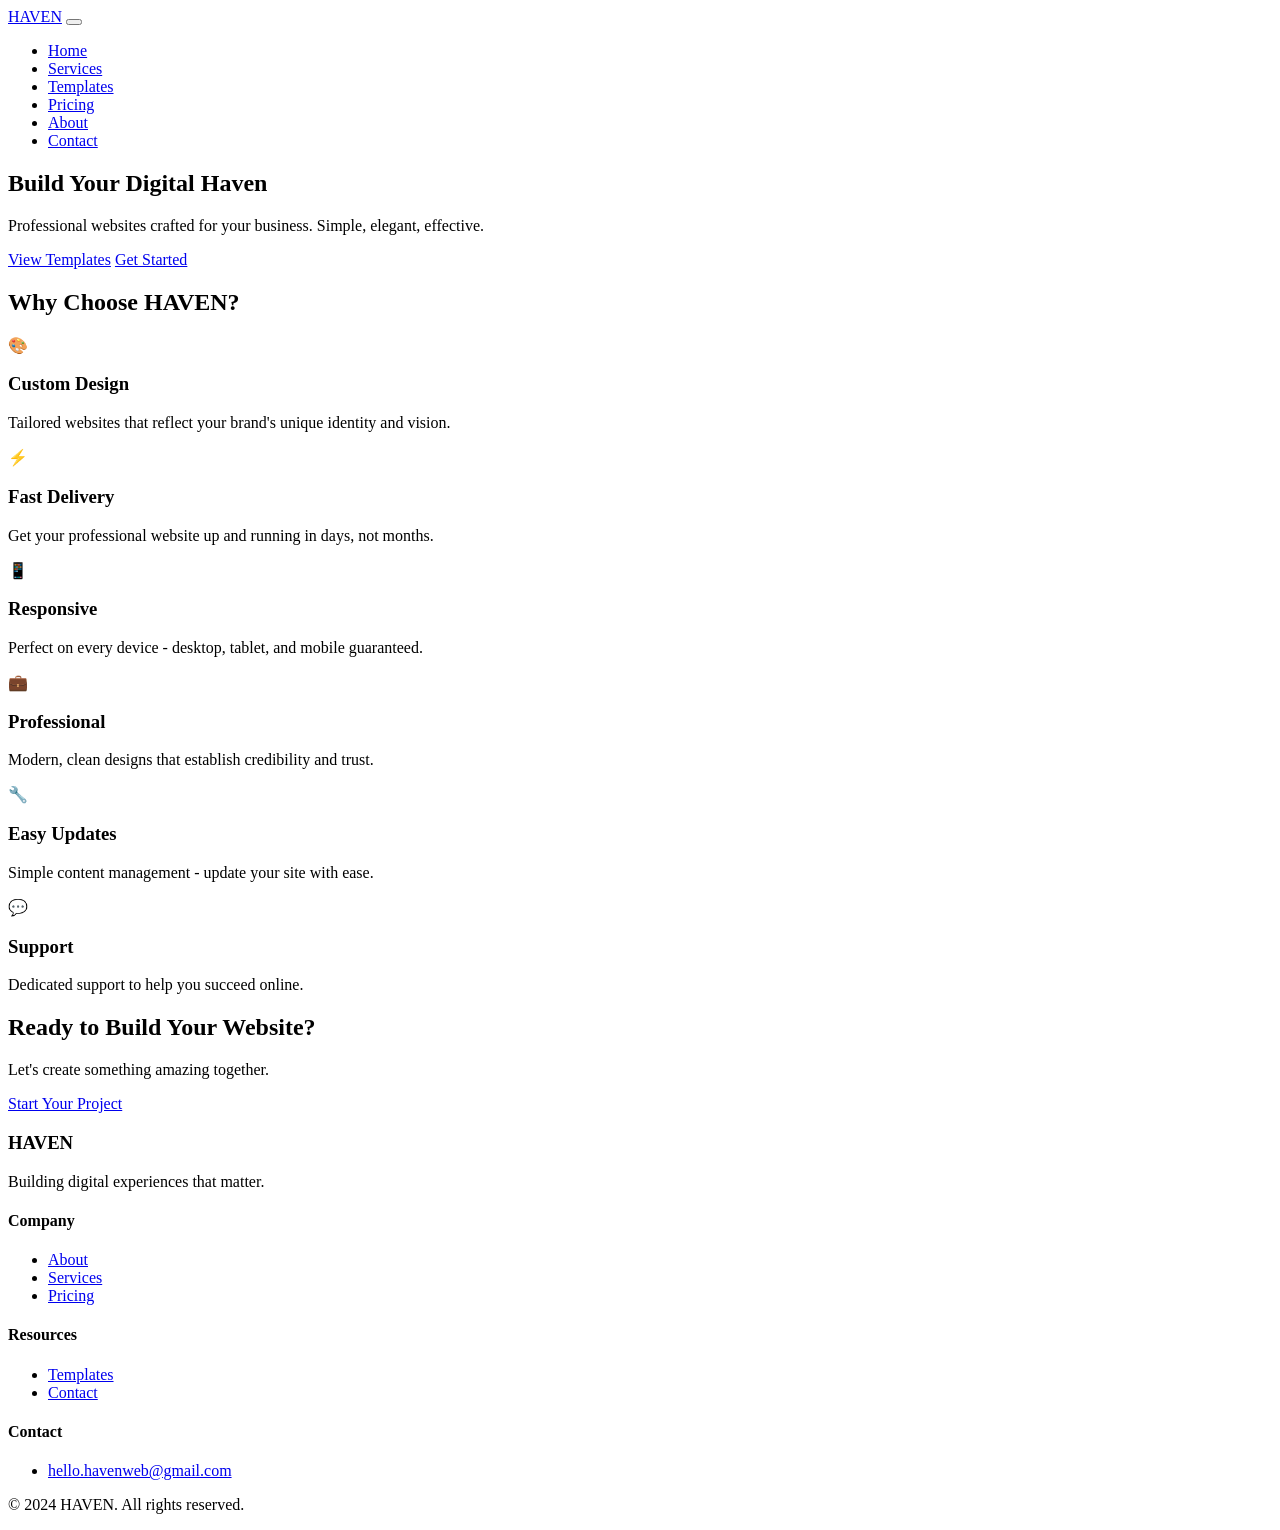
==== index.html @ 3e47b1ad "Create index.html" ====
<!DOCTYPE html>
<html lang="en">
<head>
    <meta charset="UTF-8">
    <meta name="viewport" content="width=device-width, initial-scale=1.0">
    <title>HAVEN - Professional Website Building Service</title>
    <meta name="description" content="HAVEN creates professional, custom websites for your business. Explore our templates and get started today.">
    <link rel="icon" type="image/svg+xml" href="/haven-wolf/favicon.svg">
    <link rel="stylesheet" href="/haven-wolf/css/style.css">
</head>
<body>
    <!-- Navigation -->
    <nav class="navbar">
        <div class="container">
            <a href="/haven-wolf/" class="logo">HAVEN</a>
            <button class="nav-toggle" aria-label="Toggle navigation">
                <span></span>
                <span></span>
                <span></span>
            </button>
            <ul class="nav-menu">
                <li><a href="/haven-wolf/" class="active">Home</a></li>
                <li><a href="/haven-wolf/services.html">Services</a></li>
                <li><a href="/haven-wolf/templates.html">Templates</a></li>
                <li><a href="/haven-wolf/pricing.html">Pricing</a></li>
                <li><a href="/haven-wolf/about.html">About</a></li>
                <li><a href="/haven-wolf/contact.html" class="btn-primary">Contact</a></li>
            </ul>
        </div>
    </nav>

    <!-- Hero Section -->
    <section class="hero">
        <div class="container">
            <div class="hero-content">
                <h1>Build Your Digital <span class="highlight">Haven</span></h1>
                <p class="hero-subtitle">Professional websites crafted for your business. Simple, elegant, effective.</p>
                <div class="hero-buttons">
                    <a href="/haven-wolf/templates.html" class="btn btn-primary">View Templates</a>
                    <a href="/haven-wolf/contact.html" class="btn btn-secondary">Get Started</a>
                </div>
            </div>
        </div>
    </section>

    <!-- Features Section -->
    <section class="features">
        <div class="container">
            <h2 class="section-title">Why Choose HAVEN?</h2>
            <div class="features-grid">
                <div class="feature-card">
                    <div class="feature-icon">🎨</div>
                    <h3>Custom Design</h3>
                    <p>Tailored websites that reflect your brand's unique identity and vision.</p>
                </div>
                <div class="feature-card">
                    <div class="feature-icon">⚡</div>
                    <h3>Fast Delivery</h3>
                    <p>Get your professional website up and running in days, not months.</p>
                </div>
                <div class="feature-card">
                    <div class="feature-icon">📱</div>
                    <h3>Responsive</h3>
                    <p>Perfect on every device - desktop, tablet, and mobile guaranteed.</p>
                </div>
                <div class="feature-card">
                    <div class="feature-icon">💼</div>
                    <h3>Professional</h3>
                    <p>Modern, clean designs that establish credibility and trust.</p>
                </div>
                <div class="feature-card">
                    <div class="feature-icon">🔧</div>
                    <h3>Easy Updates</h3>
                    <p>Simple content management - update your site with ease.</p>
                </div>
                <div class="feature-card">
                    <div class="feature-icon">💬</div>
                    <h3>Support</h3>
                    <p>Dedicated support to help you succeed online.</p>
                </div>
            </div>
        </div>
    </section>

    <!-- CTA Section -->
    <section class="cta">
        <div class="container">
            <h2>Ready to Build Your Website?</h2>
            <p>Let's create something amazing together.</p>
            <a href="/haven-wolf/contact.html" class="btn btn-primary">Start Your Project</a>
        </div>
    </section>

    <!-- Footer -->
    <footer class="footer">
        <div class="container">
            <div class="footer-content">
                <div class="footer-brand">
                    <h3>HAVEN</h3>
                    <p>Building digital experiences that matter.</p>
                </div>
                <div class="footer-links">
                    <div class="footer-column">
                        <h4>Company</h4>
                        <ul>
                            <li><a href="/haven-wolf/about.html">About</a></li>
                            <li><a href="/haven-wolf/services.html">Services</a></li>
                            <li><a href="/haven-wolf/pricing.html">Pricing</a></li>
                        </ul>
                    </div>
                    <div class="footer-column">
                        <h4>Resources</h4>
                        <ul>
                            <li><a href="/haven-wolf/templates.html">Templates</a></li>
                            <li><a href="/haven-wolf/contact.html">Contact</a></li>
                        </ul>
                    </div>
                    <div class="footer-column">
                        <h4>Contact</h4>
                        <ul>
                            <li><a href="mailto:hello.havenweb@gmail.com">hello.havenweb@gmail.com</a></li>
                        </ul>
                    </div>
                </div>
            </div>
            <div class="footer-bottom">
                <p>&copy; 2024 HAVEN. All rights reserved.</p>
            </div>
        </div>
    </footer>

    <script src="/haven-wolf/js/script.js"></script>
</body>
</html>
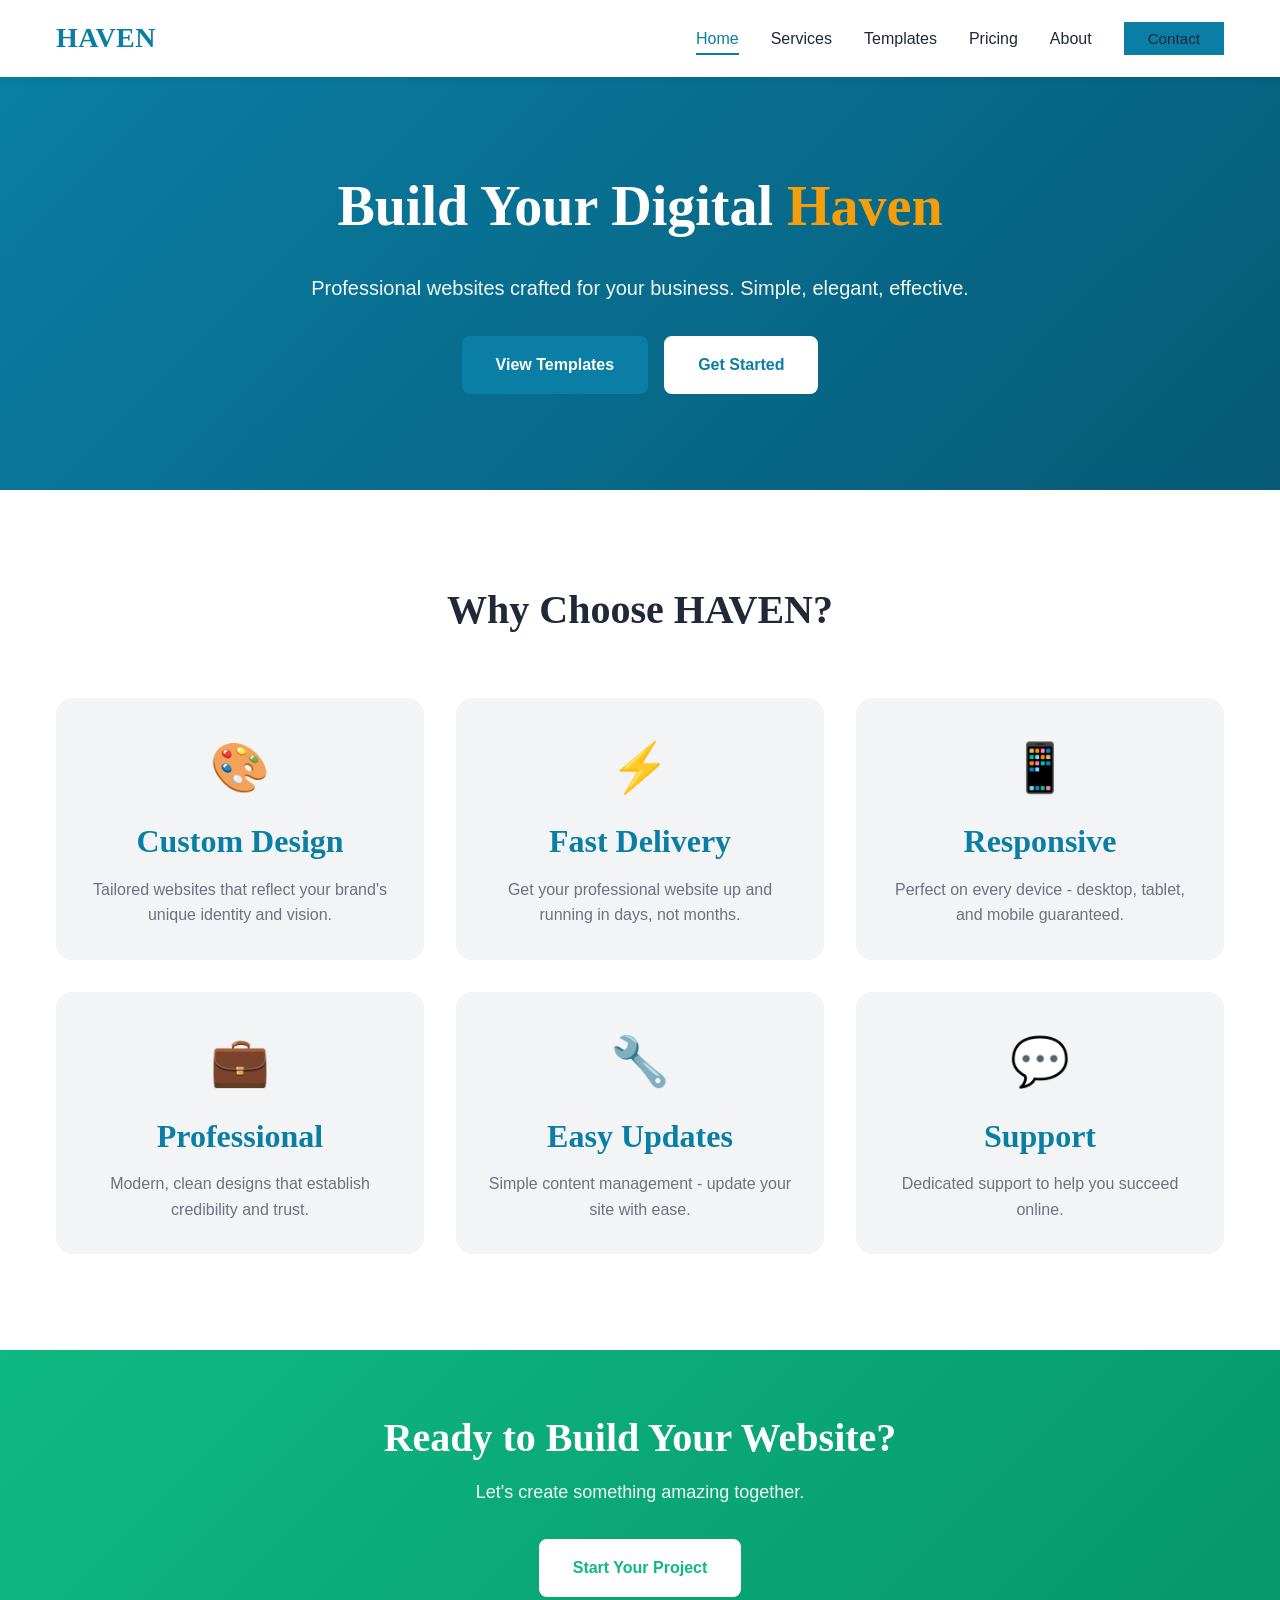
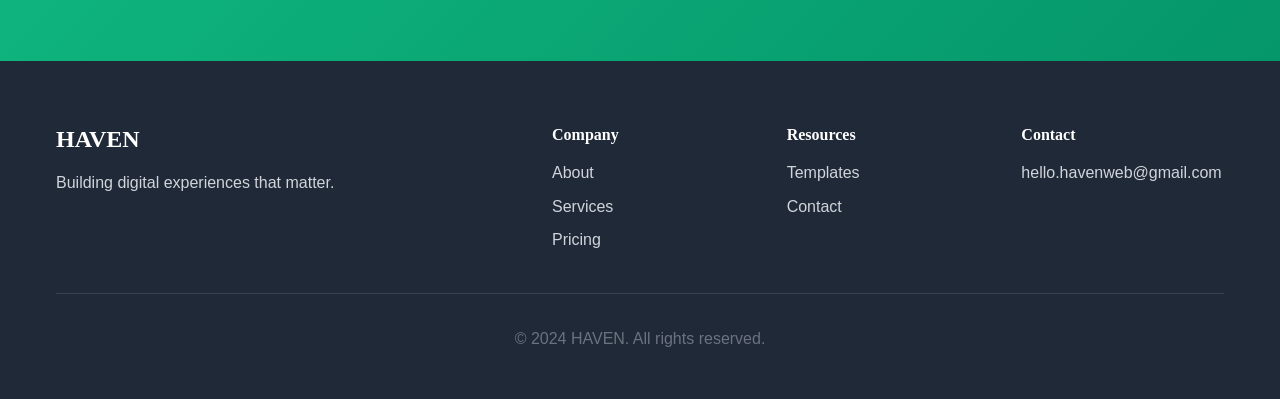
==== commit 34fcebc7: "Add files via upload" ====
--- a/index.html
+++ b/index.html
@@ -5,26 +5,26 @@
     <meta name="viewport" content="width=device-width, initial-scale=1.0">
     <title>HAVEN - Professional Website Building Service</title>
     <meta name="description" content="HAVEN creates professional, custom websites for your business. Explore our templates and get started today.">
-    <link rel="icon" type="image/svg+xml" href="/haven-wolf/favicon.svg">
-    <link rel="stylesheet" href="/haven-wolf/css/style.css">
+    <link rel="icon" type="image/svg+xml" href="favicon.svg">
+    <link rel="stylesheet" href="css/style.css">
 </head>
 <body>
     <!-- Navigation -->
     <nav class="navbar">
         <div class="container">
-            <a href="/haven-wolf/" class="logo">HAVEN</a>
+            <a href="index.html" class="logo">HAVEN</a>
             <button class="nav-toggle" aria-label="Toggle navigation">
                 <span></span>
                 <span></span>
                 <span></span>
             </button>
             <ul class="nav-menu">
-                <li><a href="/haven-wolf/" class="active">Home</a></li>
-                <li><a href="/haven-wolf/services.html">Services</a></li>
-                <li><a href="/haven-wolf/templates.html">Templates</a></li>
-                <li><a href="/haven-wolf/pricing.html">Pricing</a></li>
-                <li><a href="/haven-wolf/about.html">About</a></li>
-                <li><a href="/haven-wolf/contact.html" class="btn-primary">Contact</a></li>
+                <li><a href="index.html" class="active">Home</a></li>
+                <li><a href="services.html">Services</a></li>
+                <li><a href="templates.html">Templates</a></li>
+                <li><a href="pricing.html">Pricing</a></li>
+                <li><a href="about.html">About</a></li>
+                <li><a href="contact.html" class="btn-primary">Contact</a></li>
             </ul>
         </div>
     </nav>
@@ -36,8 +36,8 @@
                 <h1>Build Your Digital <span class="highlight">Haven</span></h1>
                 <p class="hero-subtitle">Professional websites crafted for your business. Simple, elegant, effective.</p>
                 <div class="hero-buttons">
-                    <a href="/haven-wolf/templates.html" class="btn btn-primary">View Templates</a>
-                    <a href="/haven-wolf/contact.html" class="btn btn-secondary">Get Started</a>
+                    <a href="templates.html" class="btn btn-primary">View Templates</a>
+                    <a href="contact.html" class="btn btn-secondary">Get Started</a>
                 </div>
             </div>
         </div>
@@ -87,7 +87,7 @@
         <div class="container">
             <h2>Ready to Build Your Website?</h2>
             <p>Let's create something amazing together.</p>
-            <a href="/haven-wolf/contact.html" class="btn btn-primary">Start Your Project</a>
+            <a href="contact.html" class="btn btn-primary">Start Your Project</a>
         </div>
     </section>
 
@@ -103,16 +103,16 @@
                     <div class="footer-column">
                         <h4>Company</h4>
                         <ul>
-                            <li><a href="/haven-wolf/about.html">About</a></li>
-                            <li><a href="/haven-wolf/services.html">Services</a></li>
-                            <li><a href="/haven-wolf/pricing.html">Pricing</a></li>
+                            <li><a href="about.html">About</a></li>
+                            <li><a href="services.html">Services</a></li>
+                            <li><a href="pricing.html">Pricing</a></li>
                         </ul>
                     </div>
                     <div class="footer-column">
                         <h4>Resources</h4>
                         <ul>
-                            <li><a href="/haven-wolf/templates.html">Templates</a></li>
-                            <li><a href="/haven-wolf/contact.html">Contact</a></li>
+                            <li><a href="templates.html">Templates</a></li>
+                            <li><a href="contact.html">Contact</a></li>
                         </ul>
                     </div>
                     <div class="footer-column">
@@ -129,6 +129,6 @@
         </div>
     </footer>
 
-    <script src="/haven-wolf/js/script.js"></script>
+    <script src="js/script.js"></script>
 </body>
 </html>
--- a/css/style.css
+++ b/css/style.css
@@ -0,0 +1,1100 @@
+/* ===================================
+   HAVEN - Main Stylesheet
+   =================================== */
+
+/* === RESET & BASE === */
+* {
+    margin: 0;
+    padding: 0;
+    box-sizing: border-box;
+}
+
+:root {
+    /* Colors - Modern Blue & Green Palette */
+    --primary: #0A7EA4;
+    --primary-dark: #065A75;
+    --primary-light: #0D9FC9;
+    --secondary: #10B981;
+    --secondary-dark: #059669;
+    --accent: #F59E0B;
+    
+    --dark: #1F2937;
+    --dark-light: #374151;
+    --gray: #6B7280;
+    --gray-light: #D1D5DB;
+    --light: #F3F4F6;
+    --white: #FFFFFF;
+    
+    /* Typography */
+    --font-primary: -apple-system, BlinkMacSystemFont, 'Segoe UI', Roboto, 'Helvetica Neue', Arial, sans-serif;
+    --font-heading: 'Georgia', serif;
+    
+    /* Spacing */
+    --spacing-xs: 0.5rem;
+    --spacing-sm: 1rem;
+    --spacing-md: 2rem;
+    --spacing-lg: 4rem;
+    --spacing-xl: 6rem;
+    
+    /* Transitions */
+    --transition: all 0.3s ease;
+}
+
+html {
+    scroll-behavior: smooth;
+}
+
+body {
+    font-family: var(--font-primary);
+    color: var(--dark);
+    line-height: 1.6;
+    background-color: var(--white);
+}
+
+.container {
+    max-width: 1200px;
+    margin: 0 auto;
+    padding: 0 var(--spacing-sm);
+}
+
+/* === TYPOGRAPHY === */
+h1, h2, h3, h4, h5, h6 {
+    font-family: var(--font-heading);
+    line-height: 1.2;
+    margin-bottom: var(--spacing-sm);
+    color: var(--dark);
+}
+
+h1 { font-size: 3rem; }
+h2 { font-size: 2.5rem; }
+h3 { font-size: 2rem; }
+h4 { font-size: 1.5rem; }
+h5 { font-size: 1.25rem; }
+h6 { font-size: 1rem; }
+
+p {
+    margin-bottom: var(--spacing-sm);
+}
+
+a {
+    color: var(--primary);
+    text-decoration: none;
+    transition: var(--transition);
+}
+
+a:hover {
+    color: var(--primary-dark);
+}
+
+/* === BUTTONS === */
+.btn {
+    display: inline-block;
+    padding: 0.875rem 2rem;
+    font-size: 1rem;
+    font-weight: 600;
+    text-align: center;
+    border-radius: 0.5rem;
+    cursor: pointer;
+    transition: var(--transition);
+    border: 2px solid transparent;
+    text-decoration: none;
+}
+
+.btn-primary {
+    background-color: var(--primary);
+    color: var(--white);
+    border-color: var(--primary);
+}
+
+.btn-primary:hover {
+    background-color: var(--primary-dark);
+    border-color: var(--primary-dark);
+    color: var(--white);
+    transform: translateY(-2px);
+    box-shadow: 0 4px 12px rgba(10, 126, 164, 0.3);
+}
+
+.btn-secondary {
+    background-color: transparent;
+    color: var(--primary);
+    border-color: var(--primary);
+}
+
+.btn-secondary:hover {
+    background-color: var(--primary);
+    color: var(--white);
+    transform: translateY(-2px);
+}
+
+/* === NAVIGATION === */
+.navbar {
+    background-color: var(--white);
+    box-shadow: 0 2px 8px rgba(0, 0, 0, 0.05);
+    position: sticky;
+    top: 0;
+    z-index: 1000;
+    padding: 1rem 0;
+}
+
+.navbar .container {
+    display: flex;
+    justify-content: space-between;
+    align-items: center;
+}
+
+.logo {
+    font-size: 1.75rem;
+    font-weight: 700;
+    font-family: var(--font-heading);
+    color: var(--primary);
+    letter-spacing: 0.5px;
+}
+
+.logo:hover {
+    color: var(--primary-dark);
+}
+
+.nav-menu {
+    display: flex;
+    list-style: none;
+    align-items: center;
+    gap: 2rem;
+}
+
+.nav-menu a {
+    color: var(--dark);
+    font-weight: 500;
+    padding: 0.5rem 0;
+    position: relative;
+}
+
+.nav-menu a:not(.btn-primary):hover,
+.nav-menu a.active {
+    color: var(--primary);
+}
+
+.nav-menu a:not(.btn-primary)::after {
+    content: '';
+    position: absolute;
+    bottom: 0;
+    left: 0;
+    width: 0;
+    height: 2px;
+    background-color: var(--primary);
+    transition: width 0.3s ease;
+}
+
+.nav-menu a:not(.btn-primary):hover::after,
+.nav-menu a.active::after {
+    width: 100%;
+}
+
+.nav-menu .btn-primary {
+    padding: 0.5rem 1.5rem;
+    font-size: 0.95rem;
+}
+
+.nav-toggle {
+    display: none;
+    flex-direction: column;
+    background: none;
+    border: none;
+    cursor: pointer;
+    padding: 0.5rem;
+}
+
+.nav-toggle span {
+    width: 25px;
+    height: 3px;
+    background-color: var(--dark);
+    margin: 3px 0;
+    transition: var(--transition);
+    border-radius: 3px;
+}
+
+/* === HERO SECTION === */
+.hero {
+    background: linear-gradient(135deg, var(--primary) 0%, var(--primary-dark) 100%);
+    color: var(--white);
+    padding: var(--spacing-xl) 0;
+    text-align: center;
+}
+
+.hero-content {
+    max-width: 800px;
+    margin: 0 auto;
+}
+
+.hero h1 {
+    font-size: 3.5rem;
+    margin-bottom: var(--spacing-md);
+    color: var(--white);
+}
+
+.hero .highlight {
+    color: var(--accent);
+}
+
+.hero-subtitle {
+    font-size: 1.25rem;
+    margin-bottom: var(--spacing-md);
+    opacity: 0.95;
+}
+
+.hero-buttons {
+    display: flex;
+    gap: 1rem;
+    justify-content: center;
+    flex-wrap: wrap;
+}
+
+.hero .btn-secondary {
+    background-color: var(--white);
+    color: var(--primary);
+    border-color: var(--white);
+}
+
+.hero .btn-secondary:hover {
+    background-color: transparent;
+    color: var(--white);
+    border-color: var(--white);
+}
+
+/* === FEATURES SECTION === */
+.features {
+    padding: var(--spacing-xl) 0;
+    background-color: var(--white);
+}
+
+.section-title {
+    text-align: center;
+    margin-bottom: var(--spacing-lg);
+    font-size: 2.5rem;
+}
+
+.features-grid {
+    display: grid;
+    grid-template-columns: repeat(auto-fit, minmax(300px, 1fr));
+    gap: 2rem;
+}
+
+.feature-card {
+    text-align: center;
+    padding: 2rem;
+    border-radius: 1rem;
+    background-color: var(--light);
+    transition: var(--transition);
+}
+
+.feature-card:hover {
+    transform: translateY(-5px);
+    box-shadow: 0 8px 24px rgba(0, 0, 0, 0.1);
+}
+
+.feature-icon {
+    font-size: 3rem;
+    margin-bottom: var(--spacing-sm);
+}
+
+.feature-card h3 {
+    color: var(--primary);
+    margin-bottom: var(--spacing-sm);
+}
+
+.feature-card p {
+    color: var(--gray);
+    margin-bottom: 0;
+}
+
+/* === CTA SECTION === */
+.cta {
+    background: linear-gradient(135deg, var(--secondary) 0%, var(--secondary-dark) 100%);
+    color: var(--white);
+    padding: var(--spacing-lg) 0;
+    text-align: center;
+}
+
+.cta h2 {
+    color: var(--white);
+    margin-bottom: var(--spacing-sm);
+}
+
+.cta p {
+    font-size: 1.125rem;
+    margin-bottom: var(--spacing-md);
+    opacity: 0.95;
+}
+
+.cta .btn-primary {
+    background-color: var(--white);
+    color: var(--secondary);
+    border-color: var(--white);
+}
+
+.cta .btn-primary:hover {
+    background-color: transparent;
+    color: var(--white);
+    border-color: var(--white);
+}
+
+/* === FOOTER === */
+.footer {
+    background-color: var(--dark);
+    color: var(--gray-light);
+    padding: var(--spacing-lg) 0 var(--spacing-md);
+}
+
+.footer-content {
+    display: grid;
+    grid-template-columns: 2fr 3fr;
+    gap: 3rem;
+    margin-bottom: var(--spacing-md);
+}
+
+.footer-brand h3 {
+    color: var(--white);
+    font-size: 1.5rem;
+    margin-bottom: var(--spacing-sm);
+}
+
+.footer-links {
+    display: grid;
+    grid-template-columns: repeat(3, 1fr);
+    gap: 2rem;
+}
+
+.footer-column h4 {
+    color: var(--white);
+    margin-bottom: var(--spacing-sm);
+    font-size: 1rem;
+}
+
+.footer-column ul {
+    list-style: none;
+}
+
+.footer-column ul li {
+    margin-bottom: 0.5rem;
+}
+
+.footer-column a {
+    color: var(--gray-light);
+    transition: var(--transition);
+}
+
+.footer-column a:hover {
+    color: var(--primary-light);
+}
+
+.footer-bottom {
+    border-top: 1px solid var(--dark-light);
+    padding-top: var(--spacing-md);
+    text-align: center;
+    color: var(--gray);
+}
+
+/* === PAGE HEADER === */
+.page-header {
+    background: linear-gradient(135deg, var(--primary) 0%, var(--primary-dark) 100%);
+    color: var(--white);
+    padding: var(--spacing-lg) 0;
+    text-align: center;
+}
+
+.page-header h1 {
+    color: var(--white);
+    margin-bottom: var(--spacing-sm);
+}
+
+.page-header p {
+    font-size: 1.125rem;
+    opacity: 0.95;
+}
+
+/* === SERVICES PAGE === */
+.services-section {
+    padding: var(--spacing-xl) 0;
+}
+
+.service-item {
+    padding: var(--spacing-lg) 0;
+    border-bottom: 1px solid var(--gray-light);
+}
+
+.service-item:last-child {
+    border-bottom: none;
+}
+
+.service-content h2 {
+    color: var(--primary);
+    margin-bottom: var(--spacing-sm);
+}
+
+.service-features {
+    list-style: none;
+    margin-top: var(--spacing-md);
+}
+
+.service-features li {
+    padding: 0.5rem 0;
+    padding-left: 1.5rem;
+    position: relative;
+    color: var(--gray);
+}
+
+.service-features li:before {
+    content: '✓';
+    position: absolute;
+    left: 0;
+    color: var(--secondary);
+    font-weight: bold;
+}
+
+/* === TEMPLATES PAGE === */
+.templates-section {
+    padding: var(--spacing-xl) 0;
+}
+
+.templates-grid {
+    display: grid;
+    grid-template-columns: repeat(auto-fit, minmax(320px, 1fr));
+    gap: 2rem;
+}
+
+.template-card {
+    border-radius: 1rem;
+    overflow: hidden;
+    box-shadow: 0 4px 16px rgba(0, 0, 0, 0.1);
+    transition: var(--transition);
+    background-color: var(--white);
+}
+
+.template-card:hover {
+    transform: translateY(-8px);
+    box-shadow: 0 8px 32px rgba(0, 0, 0, 0.15);
+}
+
+.template-image {
+    background-color: var(--light);
+    height: 250px;
+    display: flex;
+    align-items: center;
+    justify-content: center;
+    position: relative;
+    overflow: hidden;
+}
+
+.template-placeholder {
+    font-size: 2rem;
+    font-weight: 700;
+    color: var(--primary);
+    font-family: var(--font-heading);
+}
+
+.template-info {
+    padding: 1.5rem;
+}
+
+.template-info h3 {
+    color: var(--primary);
+    margin-bottom: 0.75rem;
+}
+
+.template-info p {
+    color: var(--gray);
+    margin-bottom: 1.5rem;
+}
+
+.custom-design-cta {
+    background-color: var(--light);
+    padding: var(--spacing-lg) 0;
+    text-align: center;
+}
+
+.custom-design-cta h2 {
+    margin-bottom: var(--spacing-sm);
+}
+
+.custom-design-cta p {
+    font-size: 1.125rem;
+    color: var(--gray);
+    margin-bottom: var(--spacing-md);
+}
+
+/* === PRICING PAGE === */
+.pricing-section {
+    padding: var(--spacing-xl) 0;
+}
+
+.pricing-grid {
+    display: grid;
+    grid-template-columns: repeat(auto-fit, minmax(300px, 1fr));
+    gap: 2rem;
+    max-width: 1100px;
+    margin: 0 auto;
+}
+
+.pricing-card {
+    background-color: var(--white);
+    border: 2px solid var(--gray-light);
+    border-radius: 1rem;
+    padding: 2.5rem;
+    text-align: center;
+    transition: var(--transition);
+    position: relative;
+}
+
+.pricing-card:hover {
+    transform: translateY(-8px);
+    box-shadow: 0 8px 32px rgba(0, 0, 0, 0.1);
+}
+
+.pricing-card.featured {
+    border-color: var(--primary);
+    box-shadow: 0 8px 32px rgba(10, 126, 164, 0.2);
+}
+
+.badge {
+    position: absolute;
+    top: -12px;
+    left: 50%;
+    transform: translateX(-50%);
+    background-color: var(--secondary);
+    color: var(--white);
+    padding: 0.25rem 1rem;
+    border-radius: 2rem;
+    font-size: 0.875rem;
+    font-weight: 600;
+}
+
+.pricing-header {
+    margin-bottom: 2rem;
+}
+
+.pricing-header h3 {
+    font-size: 1.75rem;
+    margin-bottom: 1rem;
+}
+
+.price {
+    display: flex;
+    align-items: baseline;
+    justify-content: center;
+    margin-bottom: 0.5rem;
+}
+
+.currency {
+    font-size: 1.5rem;
+    color: var(--gray);
+    margin-right: 0.25rem;
+}
+
+.amount {
+    font-size: 3.5rem;
+    font-weight: 700;
+    color: var(--primary);
+    font-family: var(--font-heading);
+}
+
+.price-description {
+    color: var(--gray);
+    font-size: 0.95rem;
+}
+
+.pricing-features {
+    list-style: none;
+    margin-bottom: 2rem;
+    text-align: left;
+}
+
+.pricing-features li {
+    padding: 0.75rem 0;
+    color: var(--dark);
+    border-bottom: 1px solid var(--light);
+}
+
+.pricing-features li:last-child {
+    border-bottom: none;
+}
+
+.addons-section {
+    padding: var(--spacing-lg) 0;
+    background-color: var(--light);
+}
+
+.addons-section h2 {
+    text-align: center;
+    margin-bottom: var(--spacing-lg);
+}
+
+.addons-grid {
+    display: grid;
+    grid-template-columns: repeat(auto-fit, minmax(250px, 1fr));
+    gap: 2rem;
+}
+
+.addon-card {
+    background-color: var(--white);
+    padding: 2rem;
+    border-radius: 1rem;
+    text-align: center;
+    box-shadow: 0 2px 8px rgba(0, 0, 0, 0.05);
+}
+
+.addon-card h3 {
+    color: var(--primary);
+    margin-bottom: 0.5rem;
+}
+
+.addon-price {
+    font-size: 1.25rem;
+    font-weight: 700;
+    color: var(--secondary);
+    margin-bottom: 1rem;
+}
+
+.faq-section {
+    padding: var(--spacing-lg) 0;
+}
+
+.faq-section h2 {
+    text-align: center;
+    margin-bottom: var(--spacing-lg);
+}
+
+.faq-grid {
+    display: grid;
+    grid-template-columns: repeat(auto-fit, minmax(300px, 1fr));
+    gap: 2rem;
+}
+
+.faq-item {
+    background-color: var(--light);
+    padding: 2rem;
+    border-radius: 1rem;
+}
+
+.faq-item h3 {
+    color: var(--primary);
+    font-size: 1.125rem;
+    margin-bottom: 0.75rem;
+}
+
+.faq-item p {
+    color: var(--gray);
+    margin-bottom: 0;
+}
+
+/* === ABOUT PAGE === */
+.about-content {
+    padding: var(--spacing-xl) 0;
+}
+
+.about-intro {
+    max-width: 800px;
+    margin: 0 auto var(--spacing-lg);
+    text-align: center;
+}
+
+.about-intro h2 {
+    color: var(--primary);
+    margin-bottom: var(--spacing-md);
+}
+
+.about-intro p {
+    font-size: 1.125rem;
+    color: var(--gray);
+    line-height: 1.8;
+}
+
+.values-section {
+    margin-bottom: var(--spacing-lg);
+}
+
+.values-section h2 {
+    text-align: center;
+    color: var(--primary);
+    margin-bottom: var(--spacing-lg);
+}
+
+.values-grid {
+    display: grid;
+    grid-template-columns: repeat(auto-fit, minmax(280px, 1fr));
+    gap: 2rem;
+}
+
+.value-card {
+    background-color: var(--light);
+    padding: 2rem;
+    border-radius: 1rem;
+    text-align: center;
+}
+
+.value-card h3 {
+    color: var(--primary);
+    margin-bottom: var(--spacing-sm);
+    font-size: 1.25rem;
+}
+
+.value-card p {
+    color: var(--gray);
+    margin-bottom: 0;
+}
+
+.mission-section {
+    background: linear-gradient(135deg, var(--primary) 0%, var(--primary-dark) 100%);
+    padding: var(--spacing-lg);
+    border-radius: 1rem;
+    text-align: center;
+    margin-bottom: var(--spacing-lg);
+}
+
+.mission-section h2 {
+    color: var(--white);
+    margin-bottom: var(--spacing-md);
+}
+
+.mission-section p {
+    color: var(--white);
+    font-size: 1.25rem;
+    max-width: 800px;
+    margin: 0 auto;
+    line-height: 1.8;
+    opacity: 0.95;
+}
+
+.approach-section h2 {
+    text-align: center;
+    color: var(--primary);
+    margin-bottom: var(--spacing-lg);
+}
+
+.approach-steps {
+    display: grid;
+    grid-template-columns: repeat(auto-fit, minmax(250px, 1fr));
+    gap: 2rem;
+}
+
+.step {
+    text-align: center;
+}
+
+.step-number {
+    width: 60px;
+    height: 60px;
+    background-color: var(--primary);
+    color: var(--white);
+    border-radius: 50%;
+    display: flex;
+    align-items: center;
+    justify-content: center;
+    font-size: 1.5rem;
+    font-weight: 700;
+    margin: 0 auto var(--spacing-sm);
+}
+
+.step h3 {
+    color: var(--primary);
+    margin-bottom: 0.75rem;
+}
+
+.step p {
+    color: var(--gray);
+    margin-bottom: 0;
+}
+
+/* === CONTACT PAGE === */
+.contact-section {
+    padding: var(--spacing-xl) 0;
+}
+
+.contact-grid {
+    display: grid;
+    grid-template-columns: 1fr 1.5fr;
+    gap: 4rem;
+}
+
+.contact-info h2 {
+    color: var(--primary);
+    margin-bottom: var(--spacing-md);
+}
+
+.contact-info p {
+    color: var(--gray);
+    font-size: 1.125rem;
+    margin-bottom: var(--spacing-md);
+}
+
+.contact-details {
+    margin-top: var(--spacing-lg);
+}
+
+.contact-item {
+    margin-bottom: var(--spacing-md);
+}
+
+.contact-item h3 {
+    font-size: 1rem;
+    color: var(--primary);
+    margin-bottom: 0.5rem;
+}
+
+.contact-item p,
+.contact-item a {
+    color: var(--gray);
+    margin-bottom: 0;
+}
+
+.contact-form-container {
+    background-color: var(--light);
+    padding: 2.5rem;
+    border-radius: 1rem;
+}
+
+.contact-form {
+    display: flex;
+    flex-direction: column;
+    gap: 1.5rem;
+}
+
+.form-group {
+    display: flex;
+    flex-direction: column;
+}
+
+.form-group label {
+    font-weight: 600;
+    margin-bottom: 0.5rem;
+    color: var(--dark);
+}
+
+.form-group input,
+.form-group select,
+.form-group textarea {
+    padding: 0.875rem;
+    border: 2px solid var(--gray-light);
+    border-radius: 0.5rem;
+    font-size: 1rem;
+    font-family: var(--font-primary);
+    transition: var(--transition);
+    background-color: var(--white);
+}
+
+.form-group input:focus,
+.form-group select:focus,
+.form-group textarea:focus {
+    outline: none;
+    border-color: var(--primary);
+}
+
+.form-group textarea {
+    resize: vertical;
+    min-height: 120px;
+}
+
+.form-message {
+    padding: 1rem;
+    border-radius: 0.5rem;
+    margin-top: 1rem;
+    display: none;
+}
+
+.form-message.success {
+    background-color: #D1FAE5;
+    color: #065F46;
+    border: 1px solid #10B981;
+    display: block;
+}
+
+.form-message.error {
+    background-color: #FEE2E2;
+    color: #991B1B;
+    border: 1px solid #EF4444;
+    display: block;
+}
+
+/* === 404 PAGE === */
+.error-404 {
+    padding: var(--spacing-xl) 0;
+    text-align: center;
+    min-height: 60vh;
+    display: flex;
+    align-items: center;
+}
+
+.error-content {
+    max-width: 600px;
+    margin: 0 auto;
+}
+
+.error-number {
+    font-size: 8rem;
+    color: var(--primary);
+    margin-bottom: 0;
+    line-height: 1;
+}
+
+.error-404 h2 {
+    font-size: 2rem;
+    margin-bottom: var(--spacing-sm);
+}
+
+.error-404 p {
+    color: var(--gray);
+    font-size: 1.125rem;
+    margin-bottom: var(--spacing-md);
+}
+
+.error-buttons {
+    display: flex;
+    gap: 1rem;
+    justify-content: center;
+    flex-wrap: wrap;
+}
+
+/* === RESPONSIVE DESIGN === */
+
+/* Tablet */
+@media (max-width: 992px) {
+    h1 { font-size: 2.5rem; }
+    h2 { font-size: 2rem; }
+    h3 { font-size: 1.5rem; }
+    
+    .hero h1 {
+        font-size: 2.75rem;
+    }
+    
+    .footer-content {
+        grid-template-columns: 1fr;
+        gap: 2rem;
+    }
+    
+    .footer-links {
+        grid-template-columns: repeat(3, 1fr);
+    }
+    
+    .contact-grid {
+        grid-template-columns: 1fr;
+        gap: 3rem;
+    }
+    
+    .pricing-grid {
+        grid-template-columns: 1fr;
+        max-width: 500px;
+    }
+}
+
+/* Mobile */
+@media (max-width: 768px) {
+    :root {
+        --spacing-lg: 3rem;
+        --spacing-xl: 4rem;
+    }
+    
+    h1 { font-size: 2rem; }
+    h2 { font-size: 1.75rem; }
+    
+    .hero h1 {
+        font-size: 2rem;
+    }
+    
+    .hero-subtitle {
+        font-size: 1.125rem;
+    }
+    
+    .nav-toggle {
+        display: flex;
+    }
+    
+    .nav-menu {
+        position: fixed;
+        left: -100%;
+        top: 70px;
+        flex-direction: column;
+        background-color: var(--white);
+        width: 100%;
+        text-align: center;
+        transition: 0.3s;
+        box-shadow: 0 10px 27px rgba(0, 0, 0, 0.05);
+        padding: 2rem 0;
+        gap: 0;
+    }
+    
+    .nav-menu.active {
+        left: 0;
+    }
+    
+    .nav-menu li {
+        margin: 1rem 0;
+    }
+    
+    .features-grid {
+        grid-template-columns: 1fr;
+    }
+    
+    .templates-grid {
+        grid-template-columns: 1fr;
+    }
+    
+    .footer-links {
+        grid-template-columns: 1fr;
+        text-align: center;
+    }
+    
+    .footer-content {
+        text-align: center;
+    }
+    
+    .hero-buttons {
+        flex-direction: column;
+        align-items: center;
+    }
+    
+    .hero-buttons .btn {
+        width: 100%;
+        max-width: 300px;
+    }
+    
+    .contact-form-container {
+        padding: 1.5rem;
+    }
+    
+    .approach-steps {
+        grid-template-columns: 1fr;
+    }
+    
+    .values-grid {
+        grid-template-columns: 1fr;
+    }
+    
+    .addons-grid {
+        grid-template-columns: 1fr;
+    }
+    
+    .faq-grid {
+        grid-template-columns: 1fr;
+    }
+    
+    .error-number {
+        font-size: 5rem;
+    }
+}
+
+@media (max-width: 480px) {
+    .btn {
+        padding: 0.75rem 1.5rem;
+        font-size: 0.95rem;
+    }
+    
+    .section-title {
+        font-size: 2rem;
+    }
+    
+    .pricing-card {
+        padding: 1.5rem;
+    }
+    
+    .amount {
+        font-size: 2.5rem;
+    }
+}
